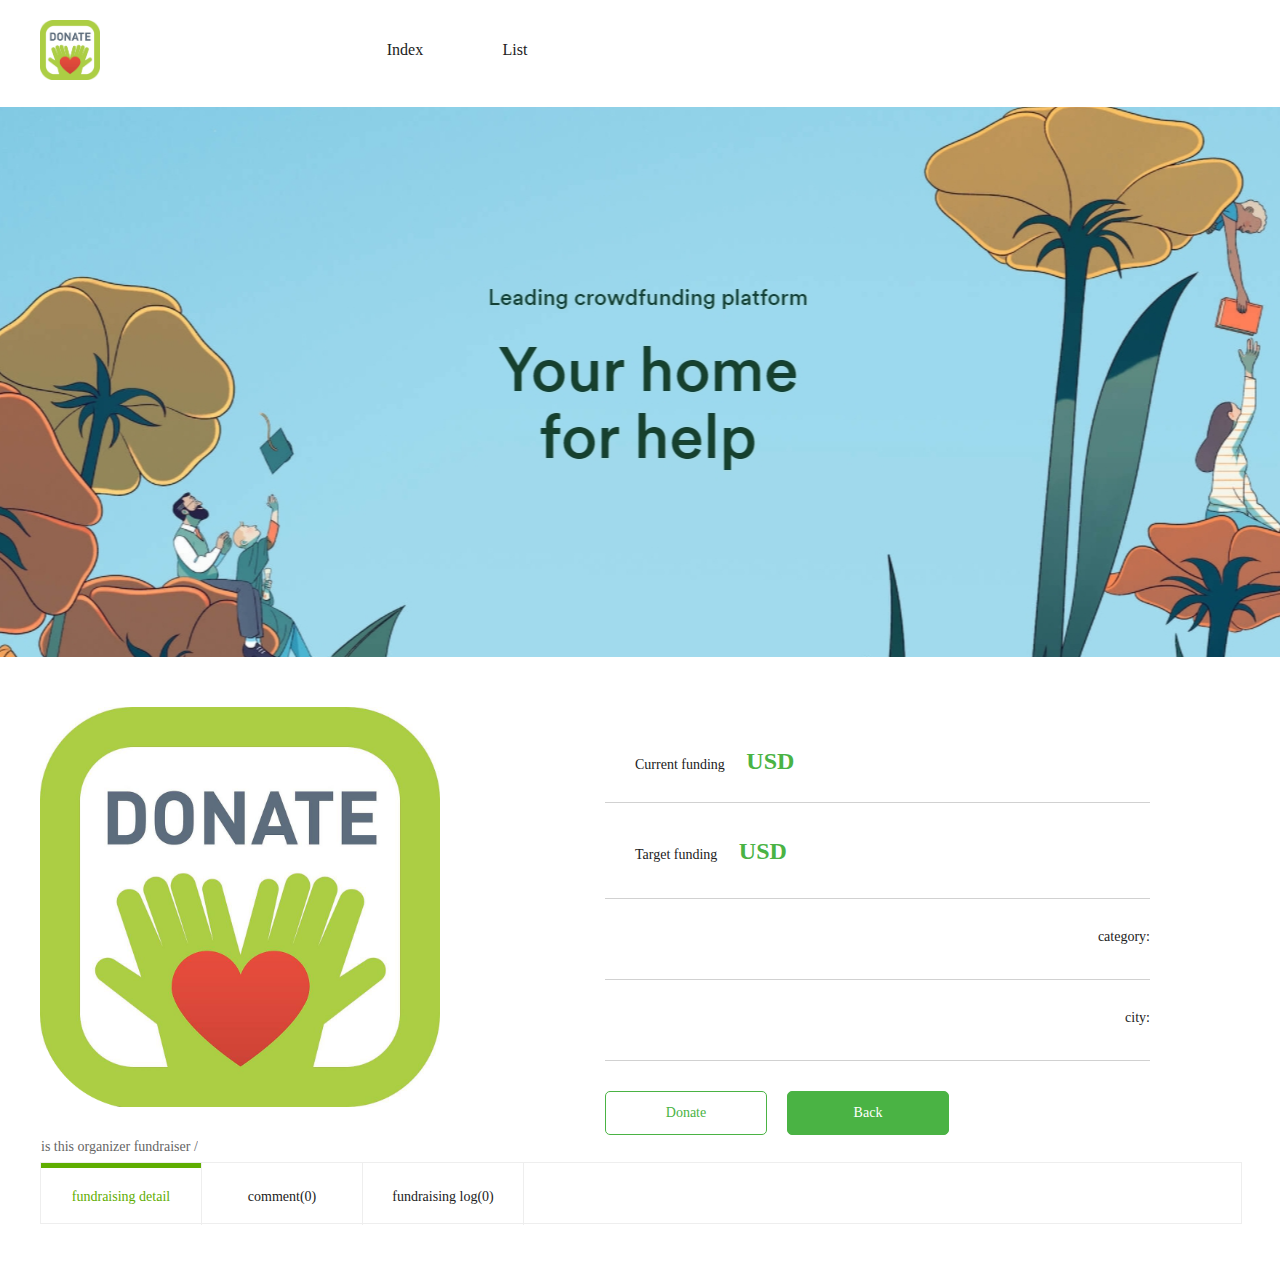
==== public/detail.html @ 84647081 "upload html files" ====
<!DOCTYPE html>
<html>

<head>
	<meta charset="utf-8">
	<title>detail</title>
	<link href="css/detail.css" rel="stylesheet">
	<link href="css/share.css" rel="stylesheet">
</head>

<body>
	<!--顶部导航-->
	<div class="headr">
		<div class="heard-con">
			<img src="images/logo.jpg"
				style="margin-top: 7px;float: left;position: absolute;width: 60px;margin-top: 20px;">
			<div class="headr-nav">
				<ul>
					<li><a href="index.html">Index</a> </li>
					<li><a href="list.html">List</a> </li>
				</ul>
			</div>
		</div>
	</div>
	<!--顶部导航结束-->
	<!--banner图片-->
	<div class="her-banner">
	</div>
	<!--banner图片结束-->
	<!--主页内容-->
	<div class="content">
		<div class="cont-top">
			<div class="cont-left">
				<div class="ctl-img" id="fundraiser_image">
					<img src="images/logo.jpg" style="width: 400px;height: 400px;" >
				</div>
				<div class="collect">
					<div class="coll">
						<span id="organizer"></span> is this organizer fundraiser / <span id="active"></span>
					</div>
				</div>
				
			</div>
			<div class="cont-right">
				<div class="J_productTitle title g_minor">
					<span id="caption"></span>
				</div>
				<div class="pic">
					<span class="ppi">Current funding</span>
					<span class="f-mallUnit">&nbsp;&nbsp;&nbsp;USD</span>
					<span class="pcc" id="current_funding"></span>
				</div>
				<div class="pic">
					<span class="ppi">Target funding</span>
					<span class="f-mallUnit">&nbsp;&nbsp;&nbsp;USD</span>
					<span  id="target_funding"></span>
				</div>
				<div class="pict">
					<div class="f-proSatifySumWrap">
						<div class="f-satifyDetail">
							<span class="g_minor  salesVolume">category:</span><span class="J_commNum" id="name"></span>
						</div>
					</div>
				</div>
				<div class="pict">
					<div class="f-proSatifySumWrap">
						<div class="f-satifyDetail">
							<span class="g_minor  salesVolume">city:</span><span class="J_commNum" id="city"></span>
						</div>
					</div>
				</div>
				<div class="fk-pd5MallActBtns">
					<div class="buttn" onclick="alert('This feature is under contruction')">
						Donate
					</div>
					<div class="buttn butto" onclick="window.location.href='list.html'">
						Back
					</div>
				</div>
			</div>
		</div>
		<div class="cont-bot">
			<div class="hd" style="margin-bottom: 50px;">
				<ul>
					<li class="active">
						<div class="hd1 acti">
						</div>
						fundraising detail
					</li>
					<li>
						<div class="hd1">
						</div>
						comment(0)
					</li>
					<li>
						<div class="hd1">
						</div>
						fundraising log(0)
					</li>
				</ul>
			</div>
		</div>
	</div>
	<!--主页内容结束-->
	<script>
		init();
		function init() {
			let params = new URLSearchParams(window.location.search)
			fetch('http://localhost:8111/detail/' + params.get("id")).then(response => {
				if (!response.ok) {
					throw new Error('Network response was not ok');
				}
				return response.json();
			}).then(res => {
				if (res.status == 200) {
					for (const key in res.data) {
						if(key=="active"){
							res.data[key] = res.data[key] == 1?'Active':'Inactive'
						}
						try {
							document.getElementById(key).innerText = res.data[key]
						} catch (error) {}
						if(key == 'fundraiser_image'){
							//渲染图片
							document.getElementById(key).innerHTML=`<img src="images/${res.data[key]}" style="width: 540px;" >`
						}
						
					}
				} else {
					alert(res.code)
					window.location.href = 'list.html'
				}
			}).catch(error => console.error('There was a problem with your fetch operation:', error));
		}

	</script>
</body>

</html>
---- public/css/detail.css ----
/*顶部导航*/
.headr{
    width: 100%;
    height: 107px;
}
.heard-con{
    position: relative;
    width: 1200px;
    margin: 0 auto;
    height: 107px;

}
.headr-nav{
    float: left;
    position: absolute;
    width: 600px;
    height: 107px;
    left: 25%;

}
.headr-nav li{
    float: left;
    width: 90px;
    height: 50px;
    line-height: 50px;
    text-align: center;
    margin-left: 20px;
    font-size: 16px;
    margin-top: 25px;
}
.headr-nav li a{
    color: #222222;
}
.sptopfoot {
    clear: both;
    background:#ffffff;
    height: 2px;
    position: relative;
}
.spbottom {
    background:#4AB344;
    height: 2px;
    width:90px;
    position: absolute;
    top: 0;
    left: 20px;
    overflow: hidden;
    transition: all 1s;
}
.headr-right{
    position: relative;
    float: right;
    width: 154px;
    height:42px;
    margin-top: 30px;
    text-align: center;
    line-height: 42px;
    overflow: hidden;
    border: 1px solid #E6E6E6;

}
.hr-car{
    position: absolute;
    width: 300px;
    height: 140px;
    right:-1px;
    line-height: 140px;
    background-color: white;
    color: #c6c6c6;
    border: 1px solid #E6E6E6;
}
/*顶部导航结束*/
.her-banner{
    width: 100%;
    height: 550px;
    overflow: hidden;
    margin: 0px auto;
    background-image:url("../images/banner.jpg");
    background-position: 50% 50%;
    background-repeat: no-repeat no-repeat;
}
/*主页内容*/
.content{
    position: relative;
    width: 1200px;
    margin: 0 auto;
}
.cont-top{
    width: 100%;
    height: 400px;
    margin-top: 50px;
}
.cont-left{
    float: left;
    width: 500px;
}
.collect{
    width: 100%;
    height: 30px;
    margin-top: 20px;
}
.coll{
    position: relative;
    float: left;
    text-align: center;
    line-height: 29px;
    color: #666;
    height:29px;
    margin-right: 5px;
    overflow: hidden;
    border:1px solid white;
}

.next{
    width: 100%;
    height: 30px;
    margin-top: 20px;
}
.nt,.ntp{
    float: left;
    width:75px;
    height:29px;
    border: 1px  solid #D1D1D1;
    border-radius: 29px;
    text-align: center;
    line-height: 29px;
}
.ntp{
    float: right;
}
.title {
    font-weight: normal;
    color: #585858;
    margin: 0;
    font-size: 20px;
    text-align: left;
}
.cont-right{
    float: right;
    width: 545px;
    height:400px;
    margin-right: 90px;
}
.pic{
    float: left;
    margin-top: 35px;
    width: 545px;
    height: 60px;
    border-bottom: 1px  solid #D1D1D1;
    background-color: white;
}
.ppi{
    margin-left: 30px;
}
.f-mallUnit{
    color: #4AB344;
    font-size: 24px;
    font-weight: bold;
}
.pcc{
    color: #4AB344;
    font-size: 30px;
    font-weight: bold;
}
.pict{
    float: left;
    width: 545px;
    height: 80px;
    border-bottom: 1px  solid #D1D1D1;
    background-color: white;
}
.f-cartbuyCountWrap{
    float: left;
}
.f-proSatifySumWrap{
    height: 26px;
    margin-top: 30px;
}
.f-satifyDetail{
    height: 26px;
    text-align: right;
}
 .f-pdDetailBorder {
    border-left: 1px solid #D1D1D1;
    height: 26px;
    width: 1px;
    float: left;
    margin: 0 0 0 30px;
}
.fk-pd5MallCartCount {
    float: left;
    width: 100%;
    height: 50px;
    line-height: 50px;
    margin-top: 16px;
    background-color: white;
}
.cartBuyCount {
    width: 50px;
    height: 14px;
    line-height: 14px;
    text-align: center;
    display: inline-block;
}
.f-cartBuyCount {
    width: 45px;
    height: 30px;
    line-height: 30px;
    border-color: #EEE;
    text-align: center;
    display: inline-block;
}
.g_itext {
    border: 1px solid #8F8F8F;
}
.f-buyCountBtn {
    height: 40px;
    width: 16px;
    position: relative;
    float: left;
    margin-left: 7px;
    margin-right: 14px;
    margin-top: 8px;
}
.f-countBtn{
    border: 1px solid #EEE;
    width: 14px;
    height: 14px;
    position: absolute;
    left: 0;
    top: 20px;
}
.fk-pd5MallActBtns{
    margin-top: 30px;
    float: left;
    width: 100%;
    height: 42px;
    background-color: white;
}
.buttn{
    float: left;
    width: 160px;
    height: 42px;
    line-height: 42px;
    border: 1px solid  #4AB344;
    border-radius: 5px;
    margin-right: 20px;
    text-align: center;
    cursor: pointer;
    color: #4AB344;

}
.butto{
    background-color:#4AB344 ;
    color: white;
}
.cont-bot{
    width: 100%;
    text-align: center;
}
.hd{
    float: left;
    width: 100%;
    height: 60px;
    border: 1px solid #EEE;
}
.hd ul{
    float: left;
}
.hd li{
    float: left;
    width:160px;
    line-height: 57px;
    border-right: 1px solid #EEE;
}
.hd1{
    float: left;
    width: 160px;
    height: 5px;
}
.acti{
   background-color: #5FAD01;
}
.hd li.active{
    color: #5FAD01;
}
.bd1{
    display: none;
}
.sale{
    float: left;
    width:100%;
    height: 45px;
    border-color: gray;
    margin-top: 12px;
    height: 43px;
    line-height: 43px;
    background: #F3F3F3;
    color: #555;
}
.sale ul li{
    float: left;
    margin-left: 17%;
}
/*主页内容结束*/
---- public/css/share.css ----
*{
    margin: 0;
    padding: 0;
    outline: none;
}

html{
    font-size: 625%;
}

li{
    list-style: none;
    cursor: pointer;
}

a{
    text-decoration: none;
    color: #999;
}

body, button, input, select, textarea {
    font-size: 14px;
    font-weight: normal;
    font-family: 微软雅黑;
    color: #222;
}

[type='button']{
    cursor: pointer;
}

.clear:after{
    content: '';
    height: 0;
    display: block;
    clear: both;
}

.iconfont{
    font-size:16px;
    color: #8c8c8c;
}
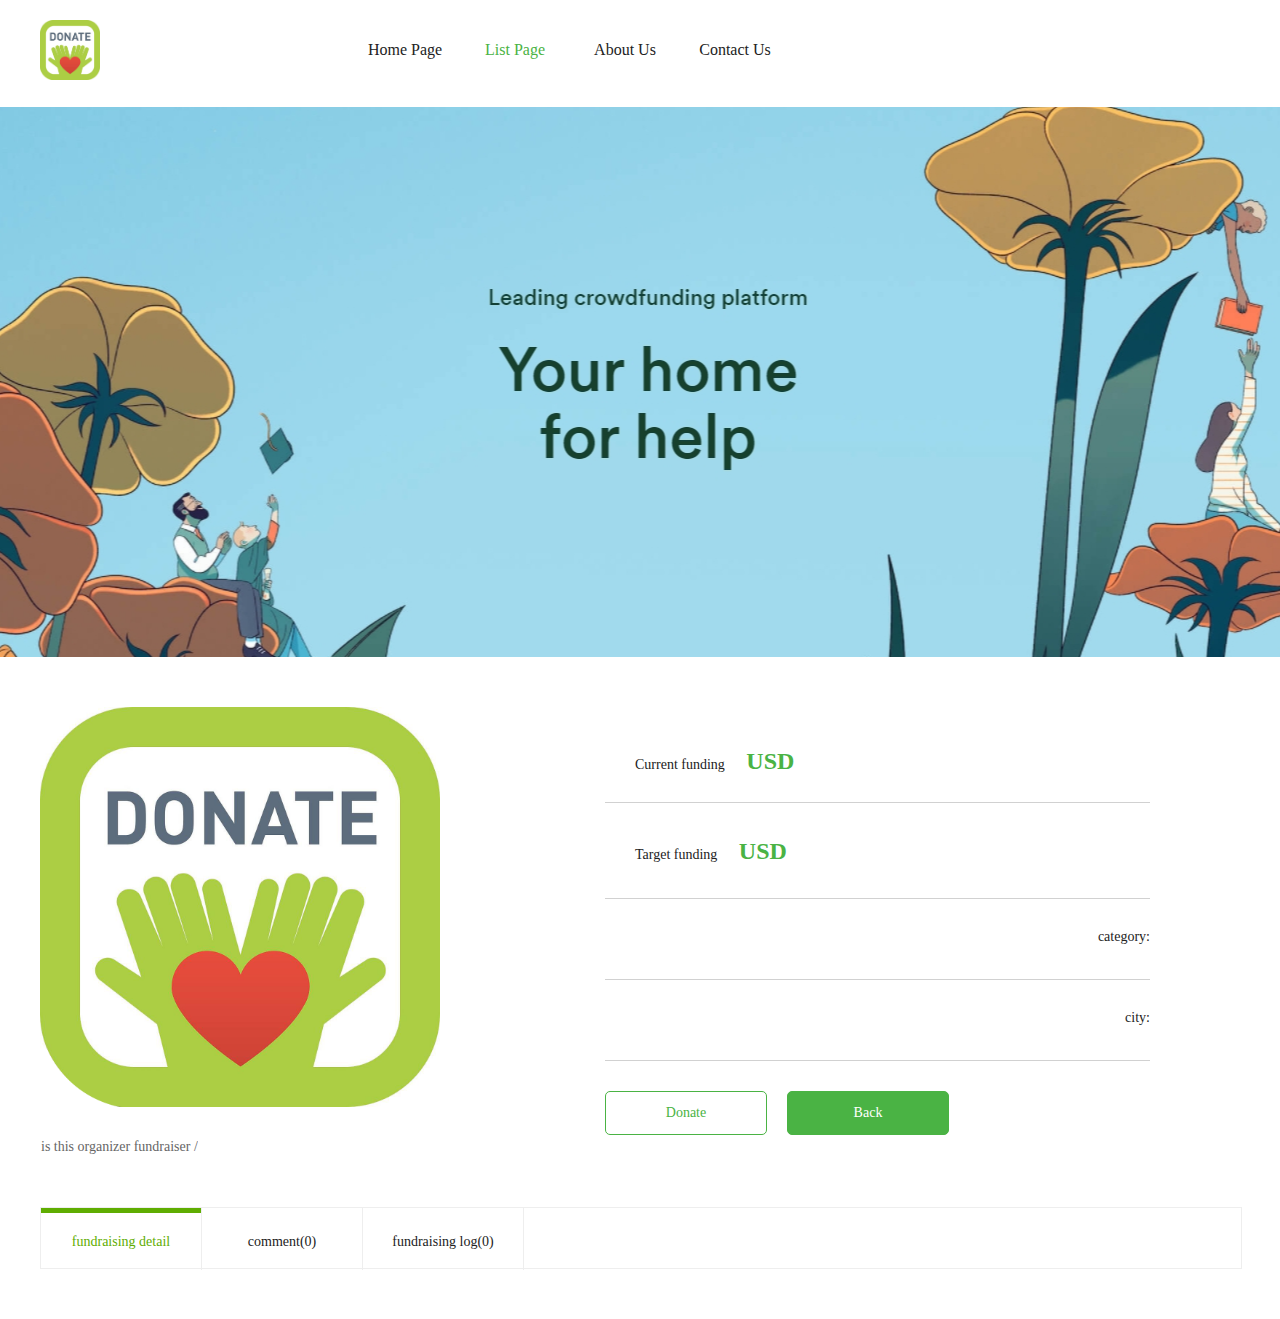
==== commit 444e647f: "Add new features and fix bugs" ====
--- a/public/detail.html
+++ b/public/detail.html
@@ -9,25 +9,28 @@
 </head>
 
 <body>
-	<!--顶部导航-->
+	<!--Top navigation-->
 	<div class="headr">
 		<div class="heard-con">
-			<img src="images/logo.jpg"
-				style="margin-top: 7px;float: left;position: absolute;width: 60px;margin-top: 20px;">
+			<img src="images/logo.jpg" style="margin-top: 7px;float: left;position: absolute;width: 60px;margin-top: 20px;">
 			<div class="headr-nav">
 				<ul>
-					<li><a href="index.html">Index</a> </li>
-					<li><a href="list.html">List</a> </li>
+					<li><a href="index.html">Home Page</span></a> </li>
+					<li><a href="list.html" style="color: #4AB344"><span style="color: #4AB344"></span>List Page</a> </li>
 				</ul>
+				<ul>
+                    <li><a href="#about">About Us</a></li>
+                    <li><a href="#contact">Contact Us</a></li>
+                </ul>
 			</div>
 		</div>
 	</div>
-	<!--顶部导航结束-->
-	<!--banner图片-->
+	<!--Top navigation-->
+	<!--banner-->
 	<div class="her-banner">
 	</div>
-	<!--banner图片结束-->
-	<!--主页内容-->
+	<!--banner-->
+
 	<div class="content">
 		<div class="cont-top">
 			<div class="cont-left">
@@ -101,7 +104,7 @@
 			</div>
 		</div>
 	</div>
-	<!--主页内容结束-->
+
 	<script>
 		init();
 		function init() {
@@ -121,7 +124,7 @@
 							document.getElementById(key).innerText = res.data[key]
 						} catch (error) {}
 						if(key == 'fundraiser_image'){
-							//渲染图片
+							//Rendering images
 							document.getElementById(key).innerHTML=`<img src="images/${res.data[key]}" style="width: 540px;" >`
 						}
 						
--- a/public/css/detail.css
+++ b/public/css/detail.css
@@ -1,4 +1,4 @@
-/*顶部导航*/
+
 .headr{
     width: 100%;
     height: 107px;
@@ -69,7 +69,7 @@
     color: #c6c6c6;
     border: 1px solid #E6E6E6;
 }
-/*顶部导航结束*/
+
 .her-banner{
     width: 100%;
     height: 550px;
@@ -79,7 +79,7 @@
     background-position: 50% 50%;
     background-repeat: no-repeat no-repeat;
 }
-/*主页内容*/
+
 .content{
     position: relative;
     width: 1200px;
@@ -87,7 +87,7 @@
 }
 .cont-top{
     width: 100%;
-    height: 400px;
+    height: 500px;
     margin-top: 50px;
 }
 .cont-left{
@@ -138,7 +138,7 @@
 .cont-right{
     float: right;
     width: 545px;
-    height:400px;
+    height:500px;
     margin-right: 90px;
 }
 .pic{
@@ -302,4 +302,4 @@
     float: left;
     margin-left: 17%;
 }
-/*主页内容结束*/
+
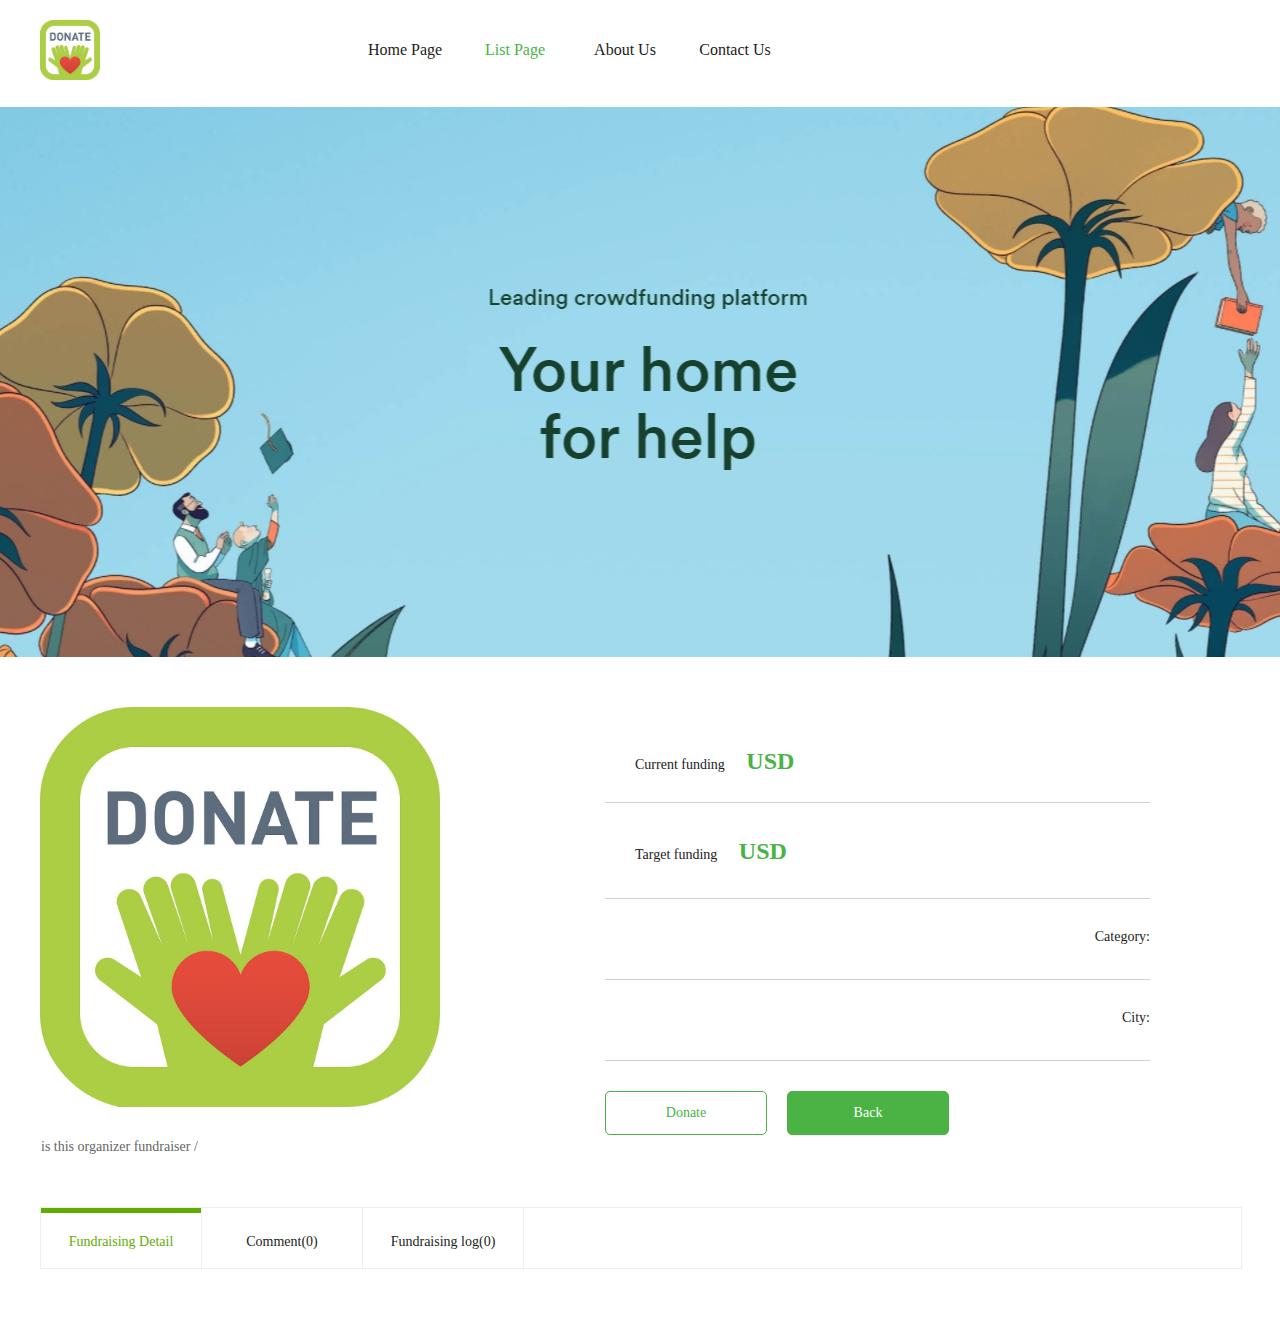
==== commit 77bf5b4c: "perfect code" ====
--- a/public/detail.html
+++ b/public/detail.html
@@ -3,7 +3,7 @@
 
 <head>
 	<meta charset="utf-8">
-	<title>detail</title>
+	<title>Detail</title>
 	<link href="css/detail.css" rel="stylesheet">
 	<link href="css/share.css" rel="stylesheet">
 </head>
@@ -61,14 +61,14 @@
 				<div class="pict">
 					<div class="f-proSatifySumWrap">
 						<div class="f-satifyDetail">
-							<span class="g_minor  salesVolume">category:</span><span class="J_commNum" id="name"></span>
+							<span class="g_minor  salesVolume">Category:</span><span class="J_commNum" id="name"></span>
 						</div>
 					</div>
 				</div>
 				<div class="pict">
 					<div class="f-proSatifySumWrap">
 						<div class="f-satifyDetail">
-							<span class="g_minor  salesVolume">city:</span><span class="J_commNum" id="city"></span>
+							<span class="g_minor  salesVolume">City:</span><span class="J_commNum" id="city"></span>
 						</div>
 					</div>
 				</div>
@@ -88,17 +88,17 @@
 					<li class="active">
 						<div class="hd1 acti">
 						</div>
-						fundraising detail
+						Fundraising Detail
 					</li>
 					<li>
 						<div class="hd1">
 						</div>
-						comment(0)
+						Comment(0)
 					</li>
 					<li>
 						<div class="hd1">
 						</div>
-						fundraising log(0)
+						Fundraising log(0)
 					</li>
 				</ul>
 			</div>
@@ -106,23 +106,33 @@
 	</div>
 
 	<script>
+		//Initialization function, executed during page loading
 		init();
+		//Responsible for obtaining URL parameters and initiating network requests, and then updating page content based on the request results
 		function init() {
+			//Create URL parameter object to obtain GET parameters
 			let params = new URLSearchParams(window.location.search)
+			//Initiate a network request to obtain details page data
 			fetch('http://localhost:8111/detail/' + params.get("id")).then(response => {
+				//Check the network response status and throw an error if it is not normal
 				if (!response.ok) {
 					throw new Error('Network response was not ok');
 				}
+				//Parse response to JSON format
 				return response.json();
 			}).then(res => {
+				//Check the request status, if it is 200, update the page content
 				if (res.status == 200) {
+					//Traverse response data and update page element text content
 					for (const key in res.data) {
+						//Determine whether to display 'Active' or 'Inactive' based on the value of the 'active' field
 						if(key=="active"){
 							res.data[key] = res.data[key] == 1?'Active':'Inactive'
 						}
 						try {
 							document.getElementById(key).innerText = res.data[key]
 						} catch (error) {}
+						//Special processing of image fields, rendering images by setting inline styles
 						if(key == 'fundraiser_image'){
 							//Rendering images
 							document.getElementById(key).innerHTML=`<img src="images/${res.data[key]}" style="width: 540px;" >`
@@ -130,6 +140,7 @@
 						
 					}
 				} else {
+					//If the request status is not 200, an error code will be displayed and redirected to the list page
 					alert(res.code)
 					window.location.href = 'list.html'
 				}
